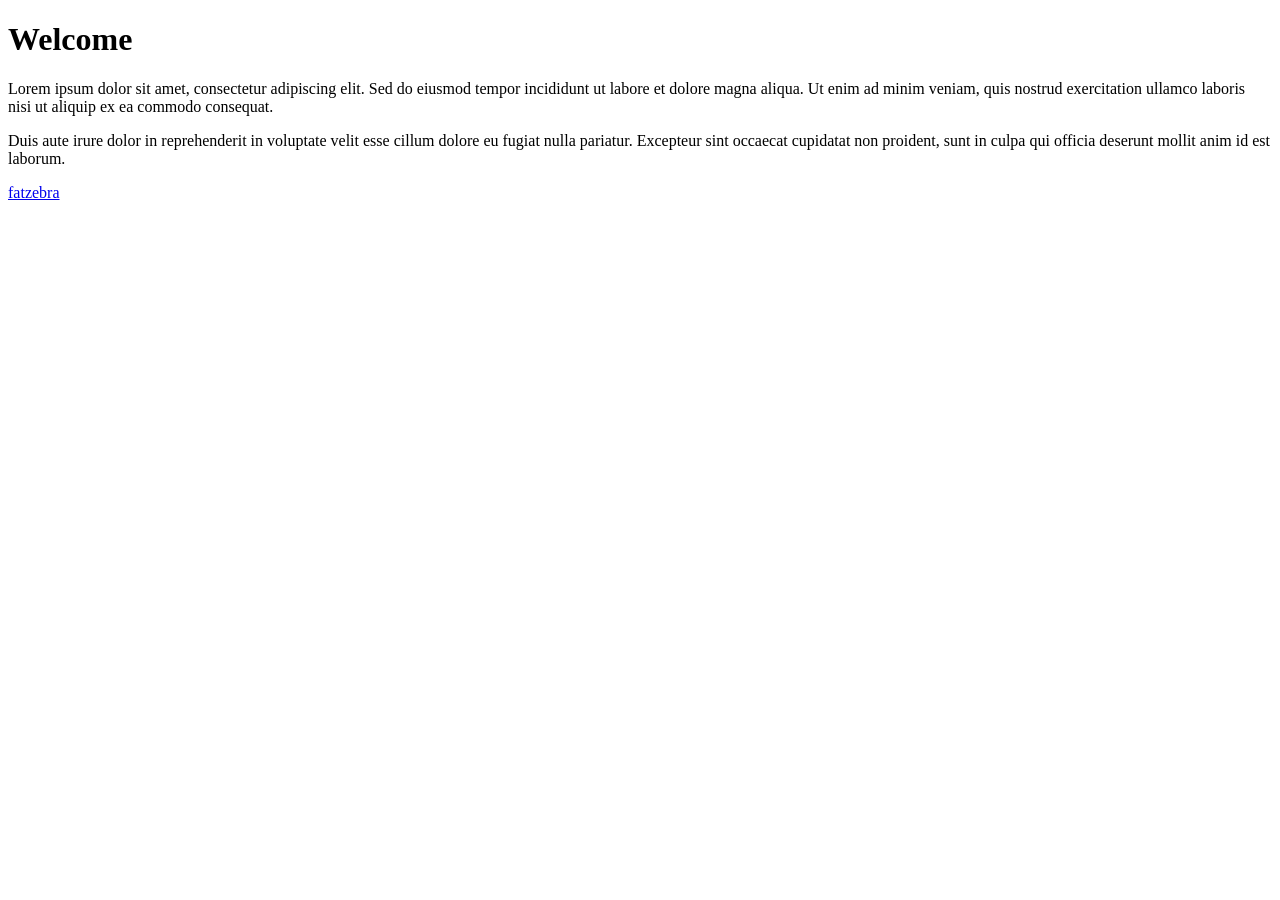
==== index.html @ e568ed6e "basic files" ====
<!DOCTYPE html>
<html lang="en">
<head>
    <meta charset="UTF-8">
    <meta name="viewport" content="width=device-width, initial-scale=1.0">
    <title>Simple Page</title>
</head>
<body>
    <h1>Welcome</h1>
    <p>Lorem ipsum dolor sit amet, consectetur adipiscing elit. Sed do eiusmod tempor incididunt ut labore et dolore magna aliqua. Ut enim ad minim veniam, quis nostrud exercitation ullamco laboris nisi ut aliquip ex ea commodo consequat.</p>
    <p>Duis aute irure dolor in reprehenderit in voluptate velit esse cillum dolore eu fugiat nulla pariatur. Excepteur sint occaecat cupidatat non proident, sunt in culpa qui officia deserunt mollit anim id est laborum.</p>
    <p><a href="fatzebra.js/harness.html">fatzebra</a></p>
</body>
</html>
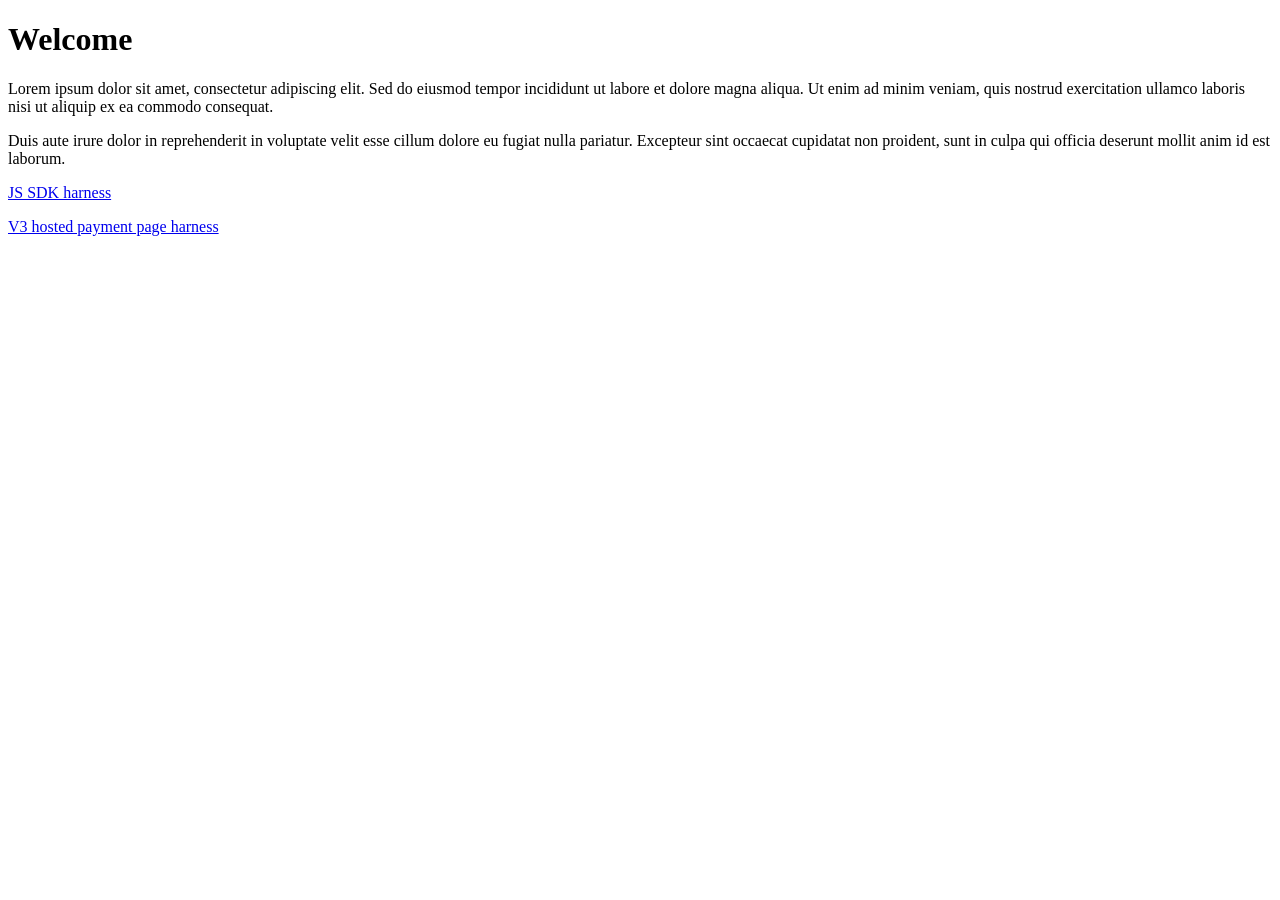
==== commit f5971be9: "v3 hosted page" ====
--- a/index.html
+++ b/index.html
@@ -9,6 +9,7 @@
     <h1>Welcome</h1>
     <p>Lorem ipsum dolor sit amet, consectetur adipiscing elit. Sed do eiusmod tempor incididunt ut labore et dolore magna aliqua. Ut enim ad minim veniam, quis nostrud exercitation ullamco laboris nisi ut aliquip ex ea commodo consequat.</p>
     <p>Duis aute irure dolor in reprehenderit in voluptate velit esse cillum dolore eu fugiat nulla pariatur. Excepteur sint occaecat cupidatat non proident, sunt in culpa qui officia deserunt mollit anim id est laborum.</p>
-    <p><a href="fatzebra.js/harness.html">fatzebra</a></p>
+    <p><a href="fatzebra.js/harness.html">JS SDK harness</a></p>
+    <p><a href="v3/harness.html">V3 hosted payment page harness</a></p>
 </body>
 </html>
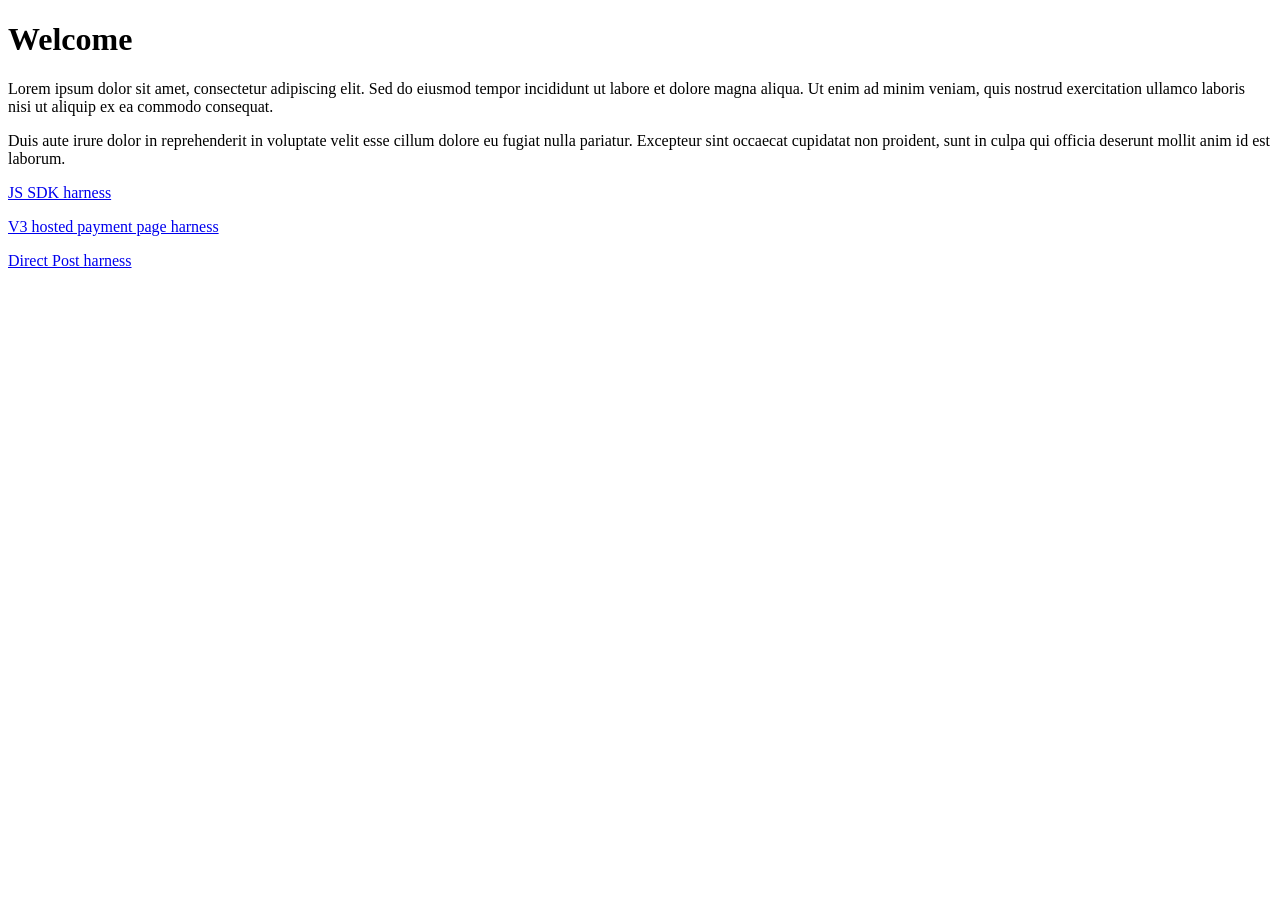
==== commit e8409175: "Add Direct Post harness HTML form that POSTs card details directly to the FatZebra sandbox gateway. " ====
--- a/index.html
+++ b/index.html
@@ -11,5 +11,6 @@
     <p>Duis aute irure dolor in reprehenderit in voluptate velit esse cillum dolore eu fugiat nulla pariatur. Excepteur sint occaecat cupidatat non proident, sunt in culpa qui officia deserunt mollit anim id est laborum.</p>
     <p><a href="fatzebra.js/harness.html">JS SDK harness</a></p>
     <p><a href="v3/harness.html">V3 hosted payment page harness</a></p>
+    <p><a href="direct-post/harness.html">Direct Post harness</a></p>
 </body>
 </html>
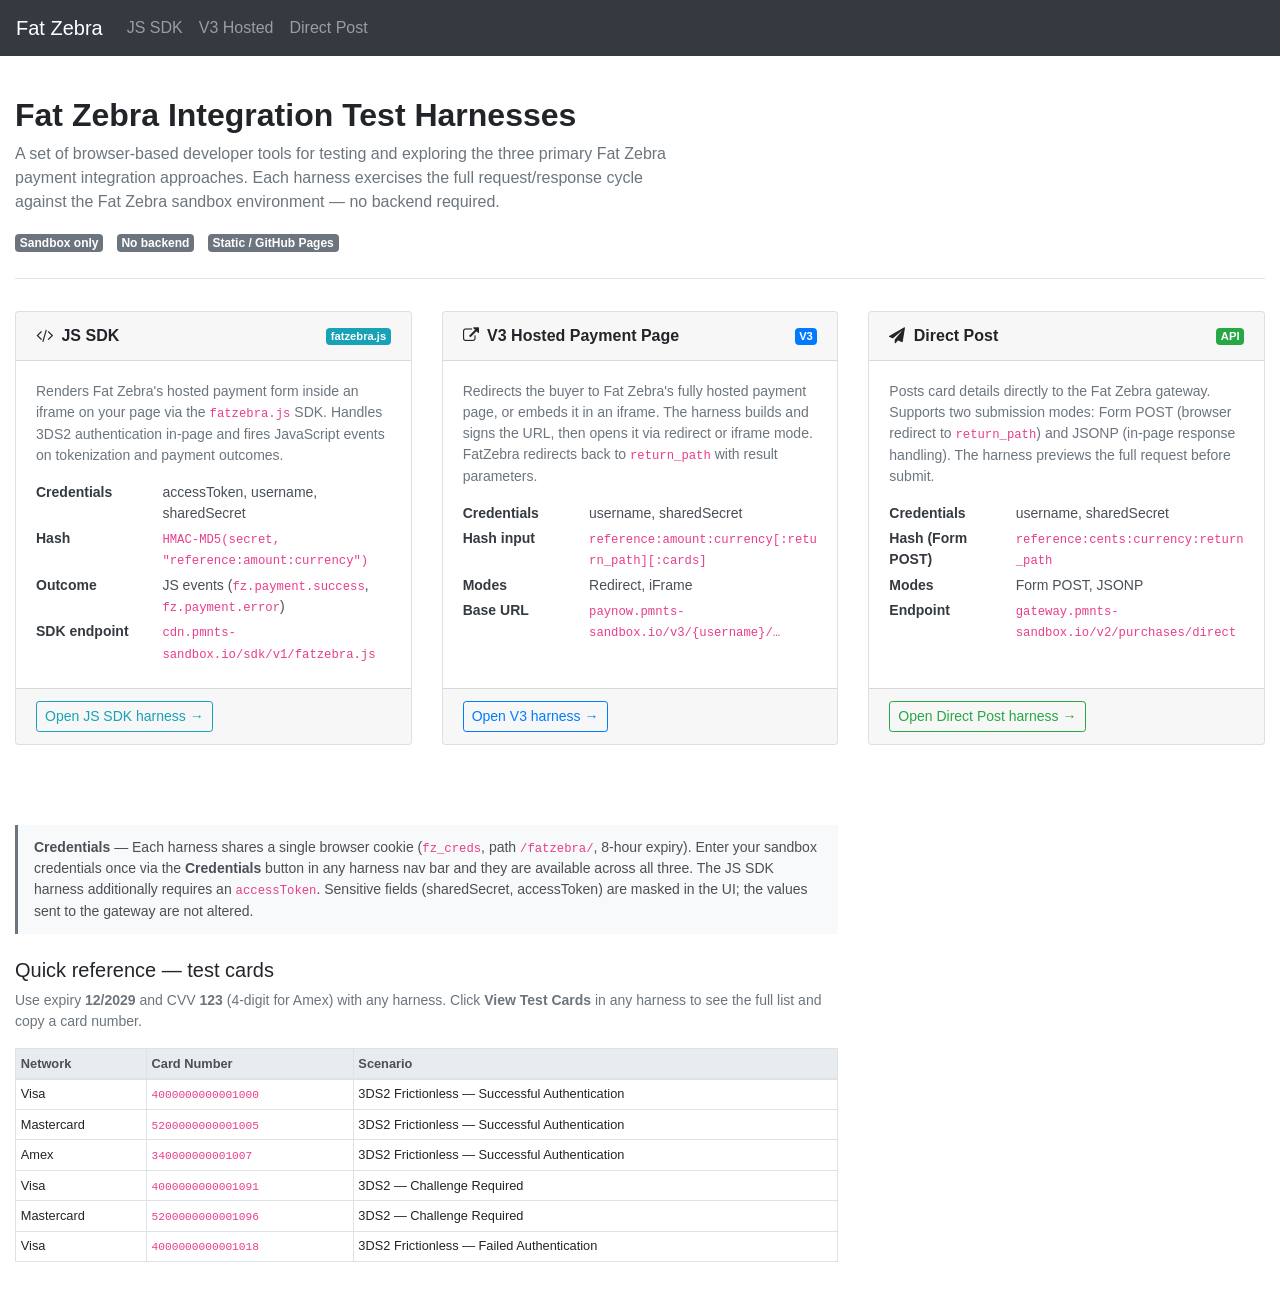
==== commit 51746cd8: "Add professional index page and full README index.html: Bootstrap card layout with per-integration s" ====
--- a/index.html
+++ b/index.html
@@ -1,16 +1,211 @@
 <!DOCTYPE html>
 <html lang="en">
 <head>
-    <meta charset="UTF-8">
-    <meta name="viewport" content="width=device-width, initial-scale=1.0">
-    <title>Simple Page</title>
+  <meta charset="UTF-8">
+  <meta name="viewport" content="width=device-width, initial-scale=1">
+  <title>Fat Zebra — Integration Test Harnesses</title>
+  <link href="https://maxcdn.bootstrapcdn.com/bootstrap/4.0.0/css/bootstrap.min.css" rel="stylesheet">
+  <link href="https://cdnjs.cloudflare.com/ajax/libs/font-awesome/4.7.0/css/font-awesome.min.css" rel="stylesheet">
+  <link href="v3/harness.css" rel="stylesheet">
+  <style>
+    .hero {
+      padding: 2.5rem 0 1.5rem;
+      border-bottom: 1px solid #dee2e6;
+      margin-bottom: 2rem;
+    }
+    .hero h1 {
+      font-size: 2rem;
+      font-weight: 600;
+    }
+    .hero p {
+      color: #6c757d;
+      max-width: 680px;
+    }
+    .harness-card {
+      height: 100%;
+      transition: box-shadow 0.15s ease;
+    }
+    .harness-card:hover {
+      box-shadow: 0 4px 12px rgba(0,0,0,0.12);
+    }
+    .harness-card .card-header {
+      font-weight: 600;
+      font-size: 1rem;
+    }
+    .harness-card .badge {
+      font-size: 0.7rem;
+      vertical-align: middle;
+    }
+    .detail-row {
+      display: flex;
+      align-items: baseline;
+      gap: 0.4rem;
+      margin-bottom: 0.25rem;
+      font-size: 0.875rem;
+      color: #495057;
+    }
+    .detail-row .label {
+      font-weight: 600;
+      min-width: 120px;
+      color: #343a40;
+    }
+    .creds-note {
+      background: #f8f9fa;
+      border-left: 3px solid #6c757d;
+      padding: 0.75rem 1rem;
+      margin-top: 2rem;
+      font-size: 0.875rem;
+      color: #495057;
+    }
+    .creds-note code {
+      color: #e83e8c;
+    }
+  </style>
 </head>
 <body>
-    <h1>Welcome</h1>
-    <p>Lorem ipsum dolor sit amet, consectetur adipiscing elit. Sed do eiusmod tempor incididunt ut labore et dolore magna aliqua. Ut enim ad minim veniam, quis nostrud exercitation ullamco laboris nisi ut aliquip ex ea commodo consequat.</p>
-    <p>Duis aute irure dolor in reprehenderit in voluptate velit esse cillum dolore eu fugiat nulla pariatur. Excepteur sint occaecat cupidatat non proident, sunt in culpa qui officia deserunt mollit anim id est laborum.</p>
-    <p><a href="fatzebra.js/harness.html">JS SDK harness</a></p>
-    <p><a href="v3/harness.html">V3 hosted payment page harness</a></p>
-    <p><a href="direct-post/harness.html">Direct Post harness</a></p>
+  <nav class="navbar navbar-expand-sm navbar-dark bg-dark">
+    <a class="navbar-brand" href="index.html">Fat Zebra</a>
+    <ul class="navbar-nav mr-auto">
+      <li class="nav-item"><a class="nav-link" href="fatzebra.js/harness.html">JS SDK</a></li>
+      <li class="nav-item"><a class="nav-link" href="v3/harness.html">V3 Hosted</a></li>
+      <li class="nav-item"><a class="nav-link" href="direct-post/harness.html">Direct Post</a></li>
+    </ul>
+  </nav>
+
+  <div class="container-fluid">
+    <div class="hero">
+      <h1>Fat Zebra Integration Test Harnesses</h1>
+      <p>
+        A set of browser-based developer tools for testing and exploring the three primary Fat Zebra
+        payment integration approaches. Each harness exercises the full request/response cycle against
+        the Fat Zebra sandbox environment — no backend required.
+      </p>
+      <p class="mb-0">
+        <span class="badge badge-secondary">Sandbox only</span>
+        &nbsp;
+        <span class="badge badge-secondary">No backend</span>
+        &nbsp;
+        <span class="badge badge-secondary">Static / GitHub Pages</span>
+      </p>
+    </div>
+
+    <div class="row mb-4">
+
+      <!-- JS SDK -->
+      <div class="col-md-4 mb-4">
+        <div class="card harness-card">
+          <div class="card-header d-flex justify-content-between align-items-center">
+            <span><i class="fa fa-code mr-1" aria-hidden="true"></i> JS SDK</span>
+            <span class="badge badge-info">fatzebra.js</span>
+          </div>
+          <div class="card-body">
+            <p class="text-muted" style="font-size:0.875rem;">
+              Renders Fat Zebra's hosted payment form inside an iframe on your page via the
+              <code>fatzebra.js</code> SDK. Handles 3DS2 authentication in-page and fires
+              JavaScript events on tokenization and payment outcomes.
+            </p>
+            <div class="detail-row"><span class="label">Credentials</span><span>accessToken, username, sharedSecret</span></div>
+            <div class="detail-row"><span class="label">Hash</span><span><code>HMAC-MD5(secret, "reference:amount:currency")</code></span></div>
+            <div class="detail-row"><span class="label">Outcome</span><span>JS events (<code>fz.payment.success</code>, <code>fz.payment.error</code>)</span></div>
+            <div class="detail-row"><span class="label">SDK endpoint</span><span><code>cdn.pmnts-sandbox.io/sdk/v1/fatzebra.js</code></span></div>
+          </div>
+          <div class="card-footer">
+            <a href="fatzebra.js/harness.html" class="btn btn-outline-info btn-sm">Open JS SDK harness &rarr;</a>
+          </div>
+        </div>
+      </div>
+
+      <!-- V3 Hosted -->
+      <div class="col-md-4 mb-4">
+        <div class="card harness-card">
+          <div class="card-header d-flex justify-content-between align-items-center">
+            <span><i class="fa fa-external-link mr-1" aria-hidden="true"></i> V3 Hosted Payment Page</span>
+            <span class="badge badge-primary">V3</span>
+          </div>
+          <div class="card-body">
+            <p class="text-muted" style="font-size:0.875rem;">
+              Redirects the buyer to Fat Zebra's fully hosted payment page, or embeds it in an iframe.
+              The harness builds and signs the URL, then opens it via redirect or iframe mode.
+              FatZebra redirects back to <code>return_path</code> with result parameters.
+            </p>
+            <div class="detail-row"><span class="label">Credentials</span><span>username, sharedSecret</span></div>
+            <div class="detail-row"><span class="label">Hash input</span><span><code>reference:amount:currency[:return_path][:cards]</code></span></div>
+            <div class="detail-row"><span class="label">Modes</span><span>Redirect, iFrame</span></div>
+            <div class="detail-row"><span class="label">Base URL</span><span><code>paynow.pmnts-sandbox.io/v3/{username}/…</code></span></div>
+          </div>
+          <div class="card-footer">
+            <a href="v3/harness.html" class="btn btn-outline-primary btn-sm">Open V3 harness &rarr;</a>
+          </div>
+        </div>
+      </div>
+
+      <!-- Direct Post -->
+      <div class="col-md-4 mb-4">
+        <div class="card harness-card">
+          <div class="card-header d-flex justify-content-between align-items-center">
+            <span><i class="fa fa-paper-plane mr-1" aria-hidden="true"></i> Direct Post</span>
+            <span class="badge badge-success">API</span>
+          </div>
+          <div class="card-body">
+            <p class="text-muted" style="font-size:0.875rem;">
+              Posts card details directly to the Fat Zebra gateway. Supports two submission
+              modes: Form POST (browser redirect to <code>return_path</code>) and JSONP
+              (in-page response handling). The harness previews the full request before submit.
+            </p>
+            <div class="detail-row"><span class="label">Credentials</span><span>username, sharedSecret</span></div>
+            <div class="detail-row"><span class="label">Hash (Form POST)</span><span><code>reference:cents:currency:return_path</code></span></div>
+            <div class="detail-row"><span class="label">Modes</span><span>Form POST, JSONP</span></div>
+            <div class="detail-row"><span class="label">Endpoint</span><span><code>gateway.pmnts-sandbox.io/v2/purchases/direct</code></span></div>
+          </div>
+          <div class="card-footer">
+            <a href="direct-post/harness.html" class="btn btn-outline-success btn-sm">Open Direct Post harness &rarr;</a>
+          </div>
+        </div>
+      </div>
+
+    </div>
+
+    <div class="row">
+      <div class="col-md-8">
+        <div class="creds-note">
+          <strong>Credentials</strong> — Each harness shares a single browser cookie (<code>fz_creds</code>,
+          path <code>/fatzebra/</code>, 8-hour expiry). Enter your sandbox credentials once via the
+          <strong>Credentials</strong> button in any harness nav bar and they are available across all three.
+          The JS SDK harness additionally requires an <code>accessToken</code>. Sensitive fields
+          (sharedSecret, accessToken) are masked in the UI; the values sent to the gateway are not altered.
+        </div>
+      </div>
+    </div>
+
+    <div class="row mt-4 mb-4">
+      <div class="col-md-8">
+        <h5>Quick reference — test cards</h5>
+        <p class="text-muted" style="font-size:0.875rem;">
+          Use expiry <strong>12/2029</strong> and CVV <strong>123</strong> (4-digit for Amex) with
+          any harness. Click <strong>View Test Cards</strong> in any harness to see the full list and
+          copy a card number.
+        </p>
+        <div class="table-responsive">
+          <table class="table table-sm table-bordered" style="font-size:0.8rem;">
+            <thead class="thead-light">
+              <tr><th>Network</th><th>Card Number</th><th>Scenario</th></tr>
+            </thead>
+            <tbody>
+              <tr><td>Visa</td><td><code>4000000000001000</code></td><td>3DS2 Frictionless — Successful Authentication</td></tr>
+              <tr><td>Mastercard</td><td><code>5200000000001005</code></td><td>3DS2 Frictionless — Successful Authentication</td></tr>
+              <tr><td>Amex</td><td><code>340000000001007</code></td><td>3DS2 Frictionless — Successful Authentication</td></tr>
+              <tr><td>Visa</td><td><code>4000000000001091</code></td><td>3DS2 — Challenge Required</td></tr>
+              <tr><td>Mastercard</td><td><code>5200000000001096</code></td><td>3DS2 — Challenge Required</td></tr>
+              <tr><td>Visa</td><td><code>4000000000001018</code></td><td>3DS2 Frictionless — Failed Authentication</td></tr>
+            </tbody>
+          </table>
+        </div>
+      </div>
+    </div>
+
+  </div>
+
+  <script src="https://cdnjs.cloudflare.com/ajax/libs/jquery/3.2.1/jquery.min.js"></script>
+  <script src="https://maxcdn.bootstrapcdn.com/bootstrap/4.0.0/js/bootstrap.min.js"></script>
 </body>
-</html>+</html>
--- a/v3/harness.css
+++ b/v3/harness.css
@@ -0,0 +1,63 @@
+/* ── Mobile-first base (all screen sizes) ───────────────────────────── */
+
+.row-margin {
+  margin-top: 12px;
+}
+
+.button-controls {
+  margin-bottom: 8px;
+}
+
+/* Gap between buttons when they wrap */
+.button-controls .btn {
+  margin-bottom: 0.375rem;
+  margin-right: 0.375rem;
+}
+
+/* Long mono values (hashes, UUIDs, URLs) must wrap rather than overflow */
+.mono {
+  word-break: break-all;
+}
+
+/* Navbar wraps gracefully on narrow screens */
+.navbar {
+  flex-wrap: wrap;
+}
+.navbar .navbar-nav {
+  flex-wrap: wrap;
+}
+
+/* Section headings: compact on mobile */
+h4 {
+  font-size: 1.1rem;
+  margin-top: 0.25rem;
+}
+
+/* Containers: tighter edge padding on phones */
+.container-fluid,
+.container {
+  padding-left: 10px;
+  padding-right: 10px;
+}
+
+/* ── Tablet and up (≥ 576 px) ────────────────────────────────────────── */
+@media (min-width: 576px) {
+  .row-margin {
+    margin-top: 20px;
+  }
+
+  .button-controls {
+    margin-bottom: 10px;
+  }
+
+  h4 {
+    font-size: 1.5rem;
+    margin-top: 0;
+  }
+
+  .container-fluid,
+  .container {
+    padding-left: 15px;
+    padding-right: 15px;
+  }
+}
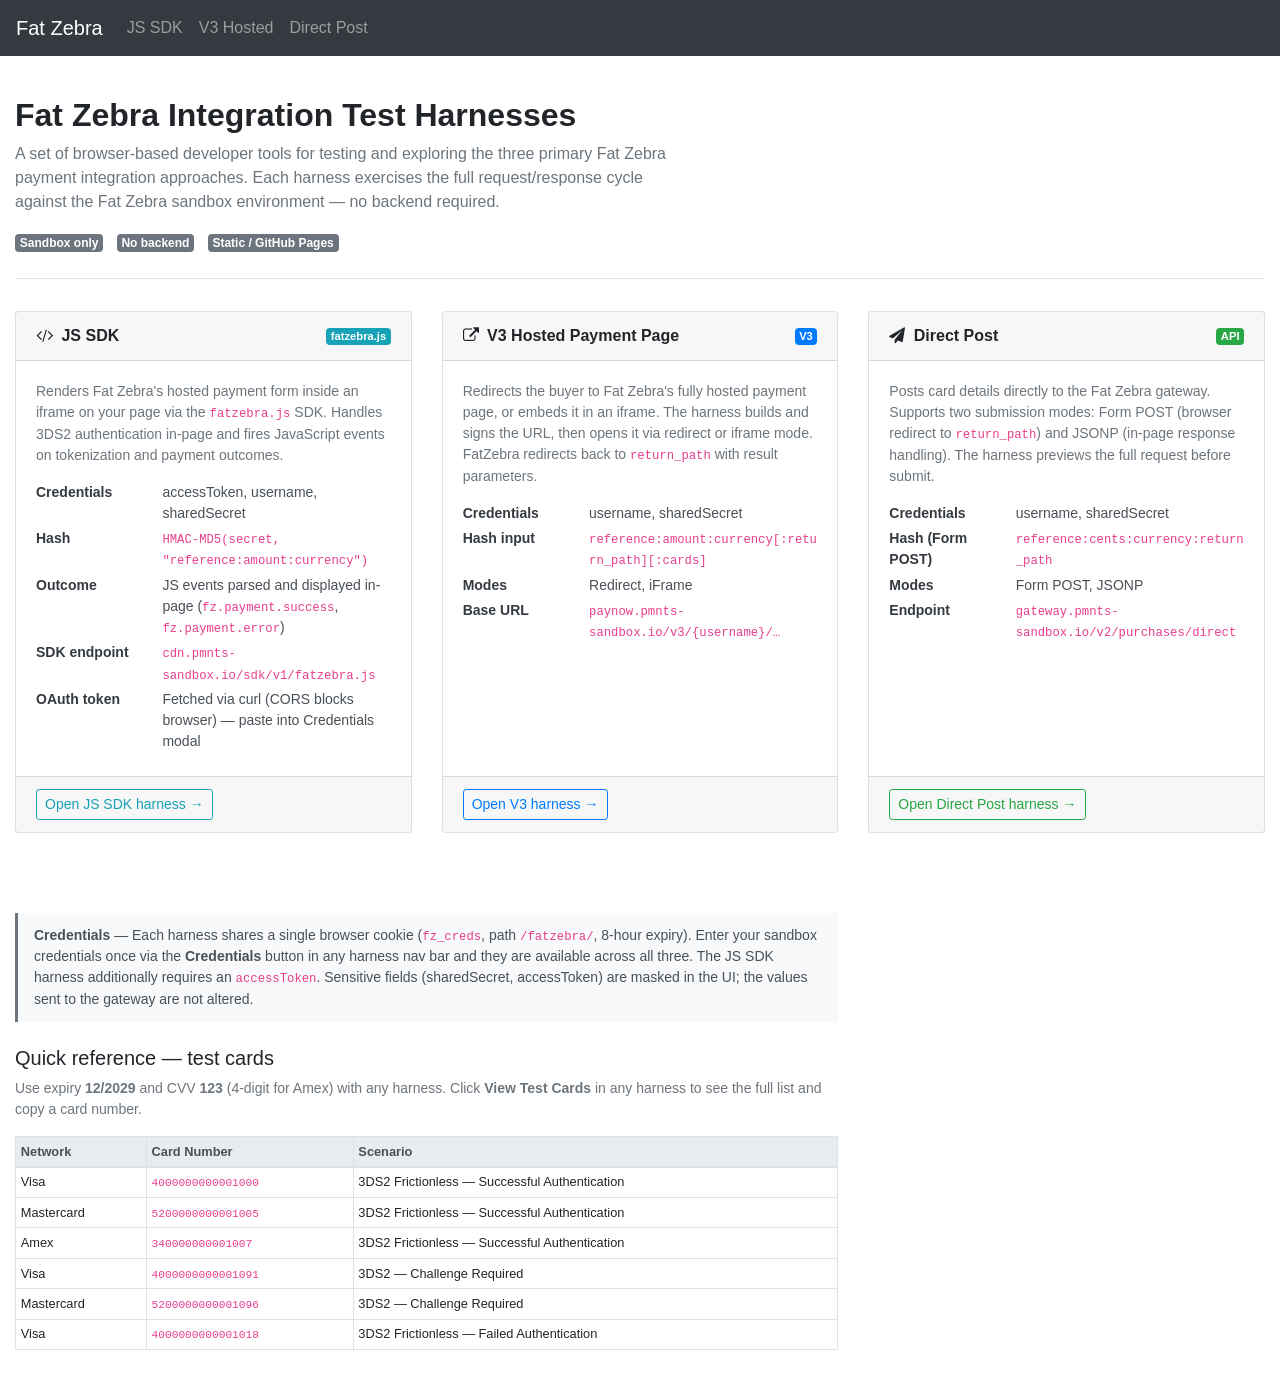
==== commit 407b7b28: "Display payment response in-page for JS SDK harness Replace alert() calls with a structured response" ====
--- a/index.html
+++ b/index.html
@@ -106,8 +106,9 @@
             </p>
             <div class="detail-row"><span class="label">Credentials</span><span>accessToken, username, sharedSecret</span></div>
             <div class="detail-row"><span class="label">Hash</span><span><code>HMAC-MD5(secret, "reference:amount:currency")</code></span></div>
-            <div class="detail-row"><span class="label">Outcome</span><span>JS events (<code>fz.payment.success</code>, <code>fz.payment.error</code>)</span></div>
+            <div class="detail-row"><span class="label">Outcome</span><span>JS events parsed and displayed in-page (<code>fz.payment.success</code>, <code>fz.payment.error</code>)</span></div>
             <div class="detail-row"><span class="label">SDK endpoint</span><span><code>cdn.pmnts-sandbox.io/sdk/v1/fatzebra.js</code></span></div>
+            <div class="detail-row"><span class="label">OAuth token</span><span>Fetched via curl (CORS blocks browser) — paste into Credentials modal</span></div>
           </div>
           <div class="card-footer">
             <a href="fatzebra.js/harness.html" class="btn btn-outline-info btn-sm">Open JS SDK harness &rarr;</a>
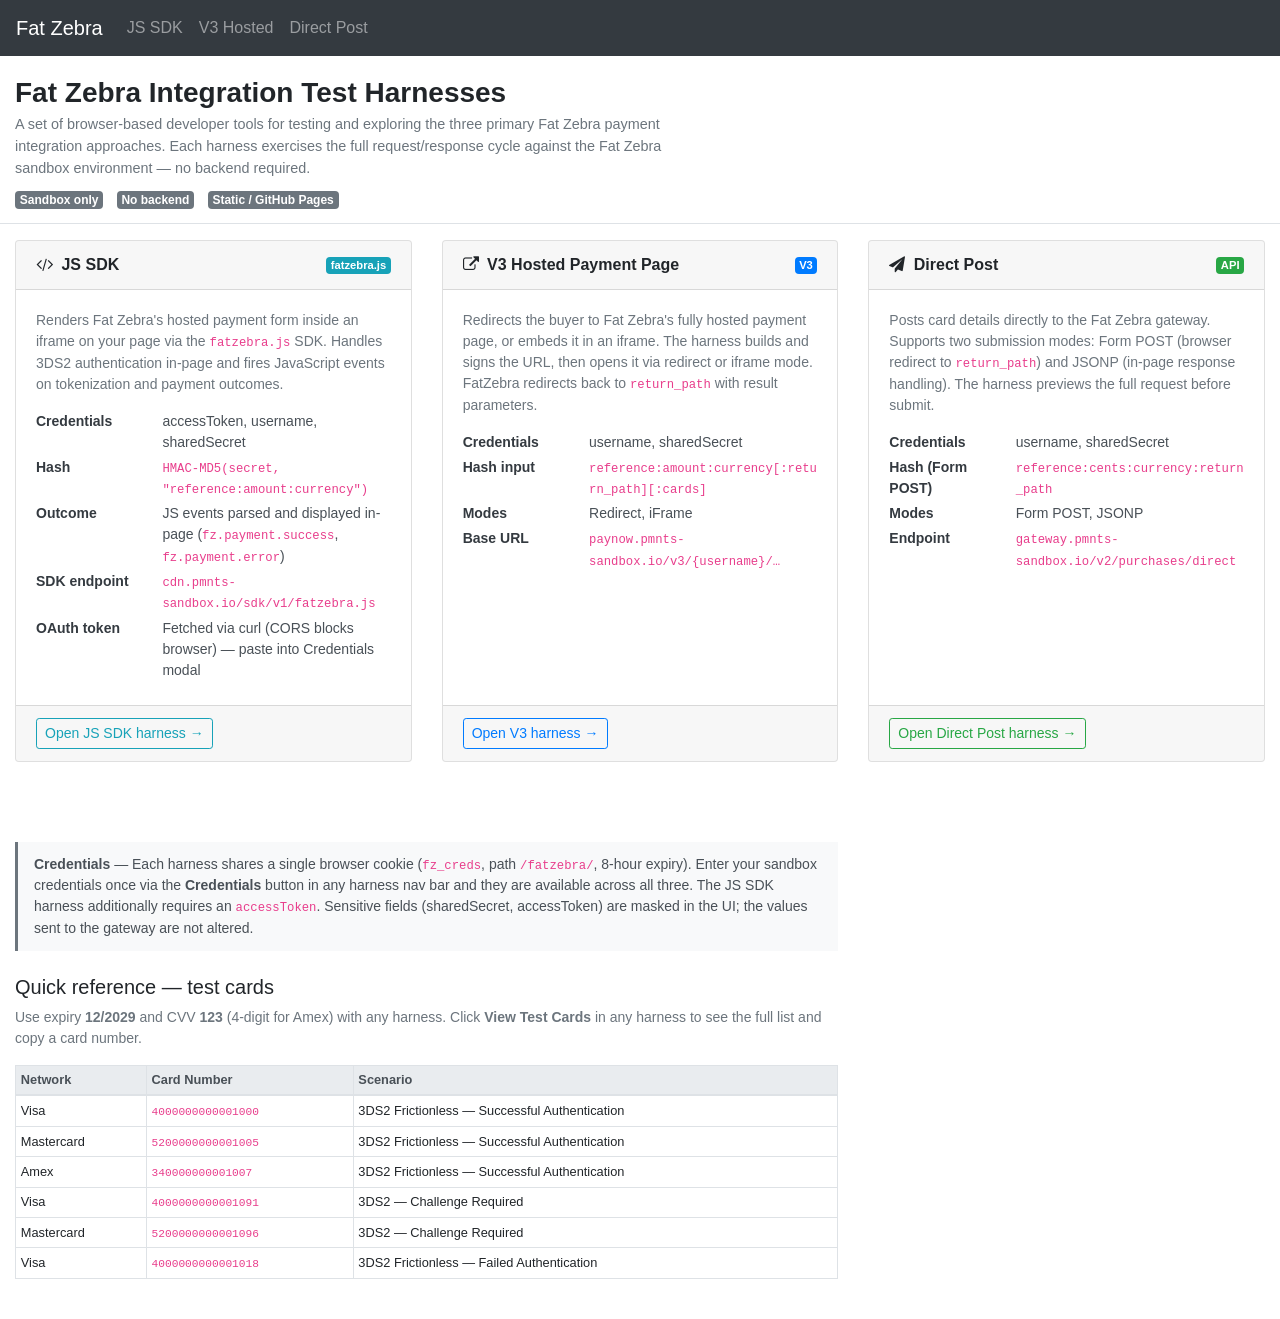
==== commit dc45531c: "Consolidate CSS; align hero styles and column widths across all pages - Replace v3/harness.css and f" ====
--- a/index.html
+++ b/index.html
@@ -6,21 +6,8 @@
   <title>Fat Zebra — Integration Test Harnesses</title>
   <link href="https://maxcdn.bootstrapcdn.com/bootstrap/4.0.0/css/bootstrap.min.css" rel="stylesheet">
   <link href="https://cdnjs.cloudflare.com/ajax/libs/font-awesome/4.7.0/css/font-awesome.min.css" rel="stylesheet">
-  <link href="v3/harness.css" rel="stylesheet">
+  <link href="harness.css" rel="stylesheet">
   <style>
-    .hero {
-      padding: 2.5rem 0 1.5rem;
-      border-bottom: 1px solid #dee2e6;
-      margin-bottom: 2rem;
-    }
-    .hero h1 {
-      font-size: 2rem;
-      font-weight: 600;
-    }
-    .hero p {
-      color: #6c757d;
-      max-width: 680px;
-    }
     .harness-card {
       height: 100%;
       transition: box-shadow 0.15s ease;
@@ -73,20 +60,22 @@
   </nav>
 
   <div class="container-fluid">
-    <div class="hero">
-      <h1>Fat Zebra Integration Test Harnesses</h1>
-      <p>
-        A set of browser-based developer tools for testing and exploring the three primary Fat Zebra
-        payment integration approaches. Each harness exercises the full request/response cycle against
-        the Fat Zebra sandbox environment — no backend required.
-      </p>
-      <p class="mb-0">
-        <span class="badge badge-secondary">Sandbox only</span>
-        &nbsp;
-        <span class="badge badge-secondary">No backend</span>
-        &nbsp;
-        <span class="badge badge-secondary">Static / GitHub Pages</span>
-      </p>
+    <div class="row row-margin">
+      <div class="col-md-12 page-hero">
+        <h1>Fat Zebra Integration Test Harnesses</h1>
+        <p class="page-desc">
+          A set of browser-based developer tools for testing and exploring the three primary Fat Zebra
+          payment integration approaches. Each harness exercises the full request/response cycle against
+          the Fat Zebra sandbox environment — no backend required.
+        </p>
+        <p class="mt-2 mb-0">
+          <span class="badge badge-secondary">Sandbox only</span>
+          &nbsp;
+          <span class="badge badge-secondary">No backend</span>
+          &nbsp;
+          <span class="badge badge-secondary">Static / GitHub Pages</span>
+        </p>
+      </div>
     </div>
 
     <div class="row mb-4">
--- a/harness.css
+++ b/harness.css
@@ -0,0 +1,52 @@
+/* ── Mobile-first base (all screen sizes) ───────────────────────────── */
+
+/* Page hero — consistent title + description across all pages */
+.page-hero {
+  padding-bottom: 0.75rem;
+  border-bottom: 1px solid #dee2e6;
+  margin-bottom: 1rem;
+}
+.page-hero h1,
+.page-hero h2 {
+  font-size: 1.75rem;
+  font-weight: 600;
+  margin-top: 0;
+  margin-bottom: 0.3rem;
+}
+.page-hero .page-desc {
+  color: #6c757d;
+  font-size: 0.9rem;
+  max-width: 680px;
+  margin-bottom: 0;
+}
+
+.row-margin { margin-top: 12px; }
+.button-controls { margin-bottom: 8px; }
+.button-controls .btn { margin-bottom: 0.375rem; margin-right: 0.375rem; }
+.mono { word-break: break-all; }
+.navbar { flex-wrap: wrap; }
+.navbar .navbar-nav { flex-wrap: wrap; }
+h4 { font-size: 1.1rem; margin-top: 0.25rem; }
+.container-fluid, .container { padding-left: 10px; padding-right: 10px; }
+
+/* JS SDK harness — iframe container */
+#fz-iframe {
+  width: 100%;
+  max-width: 600px;
+  height: 420px;
+}
+
+iframe {
+  width: 100%;
+  max-width: 600px;
+  height: 420px;
+}
+
+/* ── Tablet and up (≥ 576 px) ────────────────────────────────────────── */
+@media (min-width: 576px) {
+  .row-margin { margin-top: 20px; }
+  .button-controls { margin-bottom: 10px; }
+  h4 { font-size: 1.5rem; margin-top: 0; }
+  .container-fluid, .container { padding-left: 15px; padding-right: 15px; }
+  #fz-iframe, iframe { height: 600px; }
+}
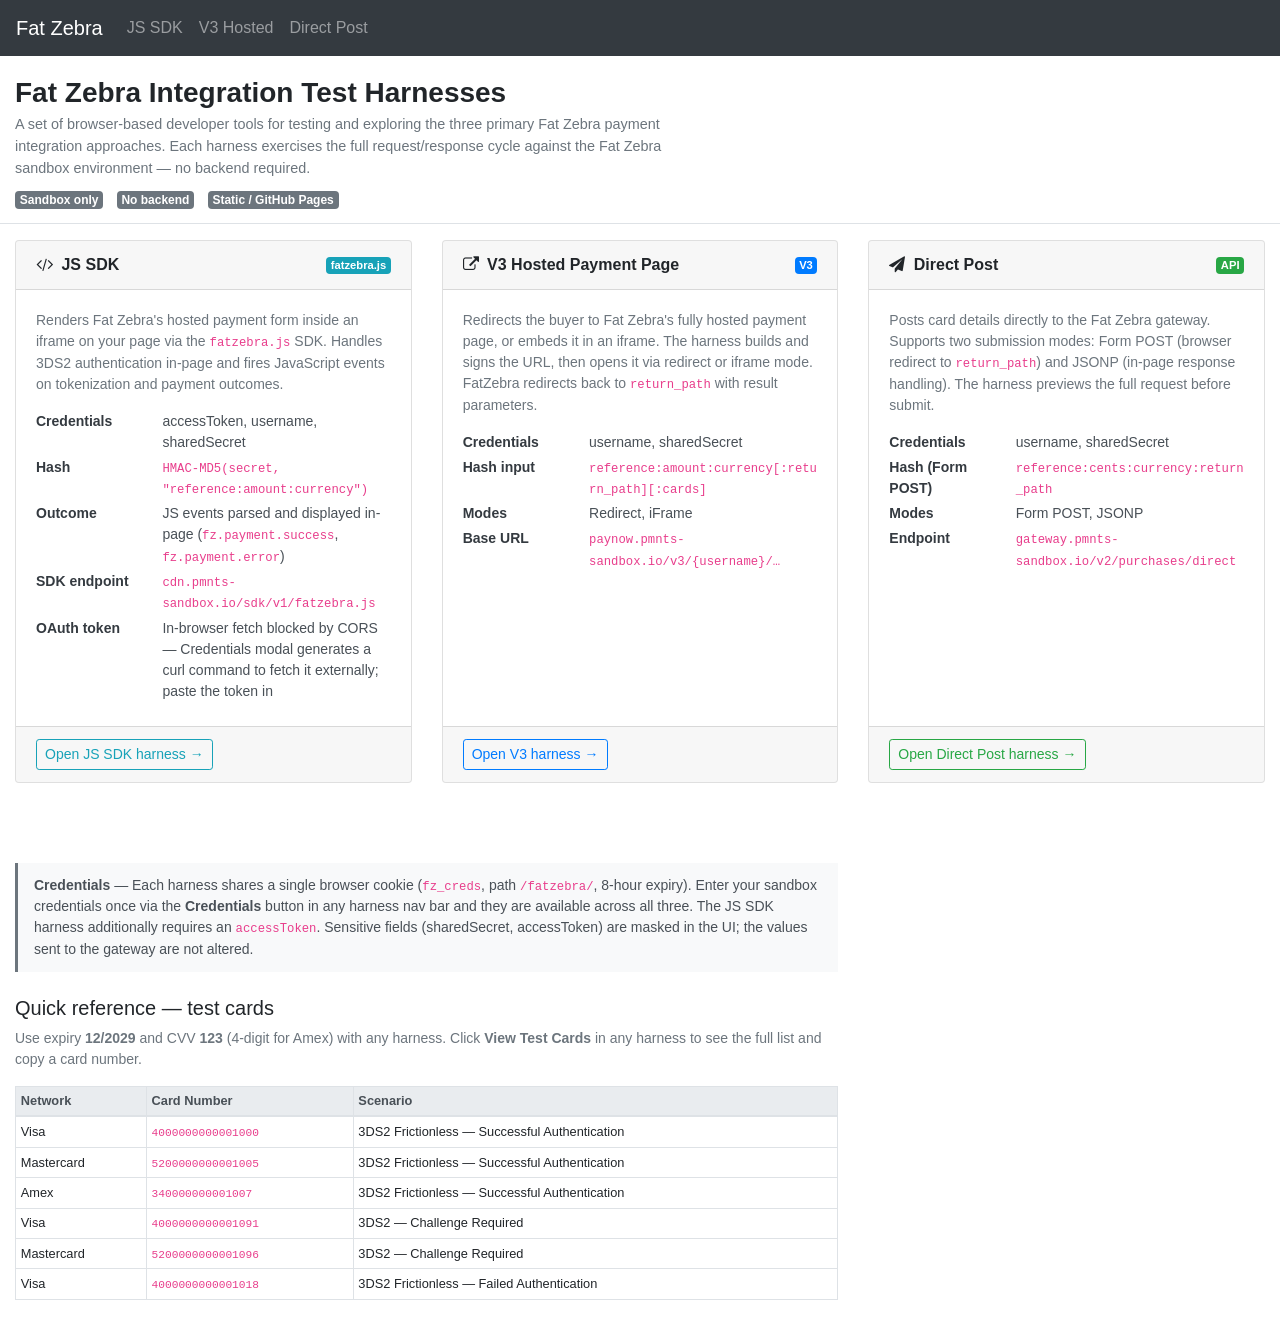
==== commit bb2cc526: "Expand OAuth token CORS workaround wording on index.html card Co-Authored-By: Claude Sonnet 5 <norep" ====
--- a/index.html
+++ b/index.html
@@ -52,11 +52,16 @@
 <body>
   <nav class="navbar navbar-expand-sm navbar-dark bg-dark">
     <a class="navbar-brand" href="index.html">Fat Zebra</a>
+    <button class="navbar-toggler" type="button" data-toggle="collapse" data-target="#main-nav" aria-controls="main-nav" aria-expanded="false" aria-label="Toggle navigation">
+      <span class="navbar-toggler-icon"></span>
+    </button>
+    <div class="collapse navbar-collapse" id="main-nav">
     <ul class="navbar-nav mr-auto">
       <li class="nav-item"><a class="nav-link" href="fatzebra.js/harness.html">JS SDK</a></li>
       <li class="nav-item"><a class="nav-link" href="v3/harness.html">V3 Hosted</a></li>
       <li class="nav-item"><a class="nav-link" href="direct-post/harness.html">Direct Post</a></li>
     </ul>
+    </div>
   </nav>
 
   <div class="container-fluid">
@@ -97,7 +102,7 @@
             <div class="detail-row"><span class="label">Hash</span><span><code>HMAC-MD5(secret, "reference:amount:currency")</code></span></div>
             <div class="detail-row"><span class="label">Outcome</span><span>JS events parsed and displayed in-page (<code>fz.payment.success</code>, <code>fz.payment.error</code>)</span></div>
             <div class="detail-row"><span class="label">SDK endpoint</span><span><code>cdn.pmnts-sandbox.io/sdk/v1/fatzebra.js</code></span></div>
-            <div class="detail-row"><span class="label">OAuth token</span><span>Fetched via curl (CORS blocks browser) — paste into Credentials modal</span></div>
+            <div class="detail-row"><span class="label">OAuth token</span><span>In-browser fetch blocked by CORS — Credentials modal generates a curl command to fetch it externally; paste the token in</span></div>
           </div>
           <div class="card-footer">
             <a href="fatzebra.js/harness.html" class="btn btn-outline-info btn-sm">Open JS SDK harness &rarr;</a>
